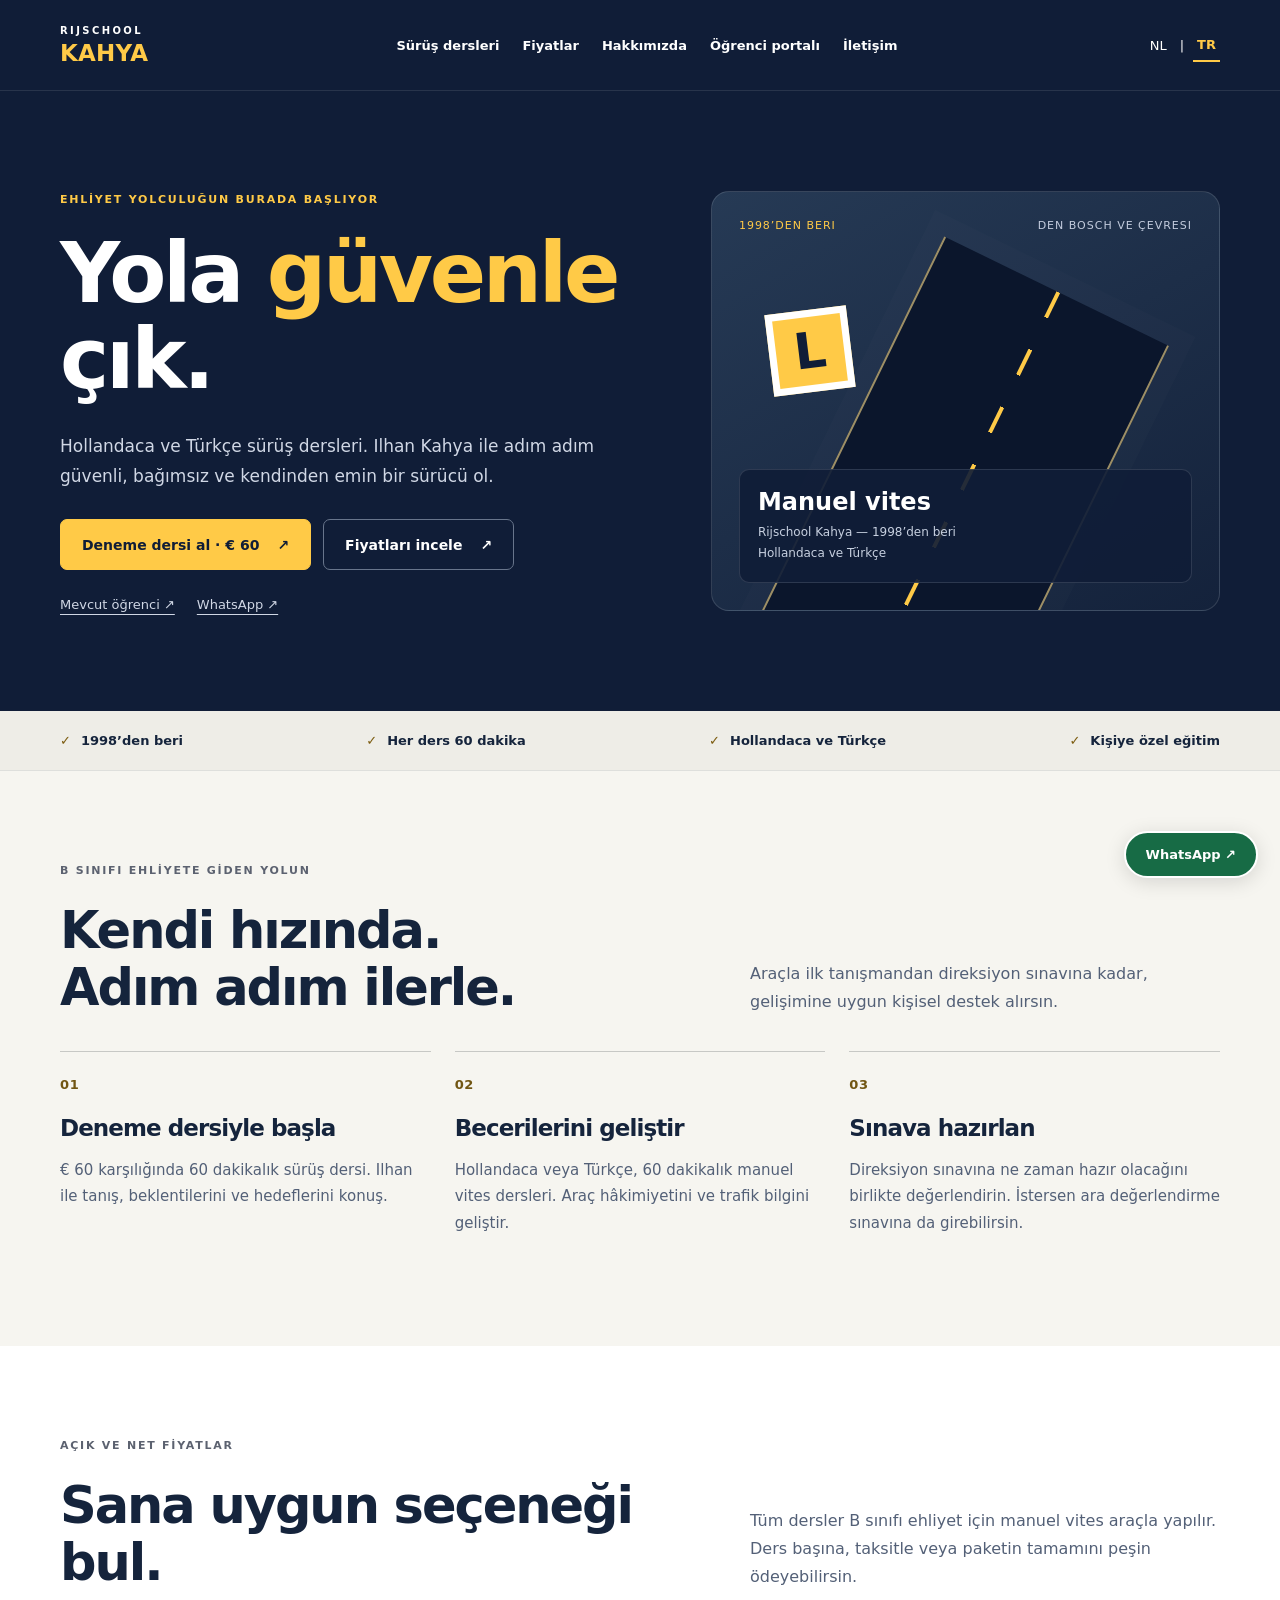
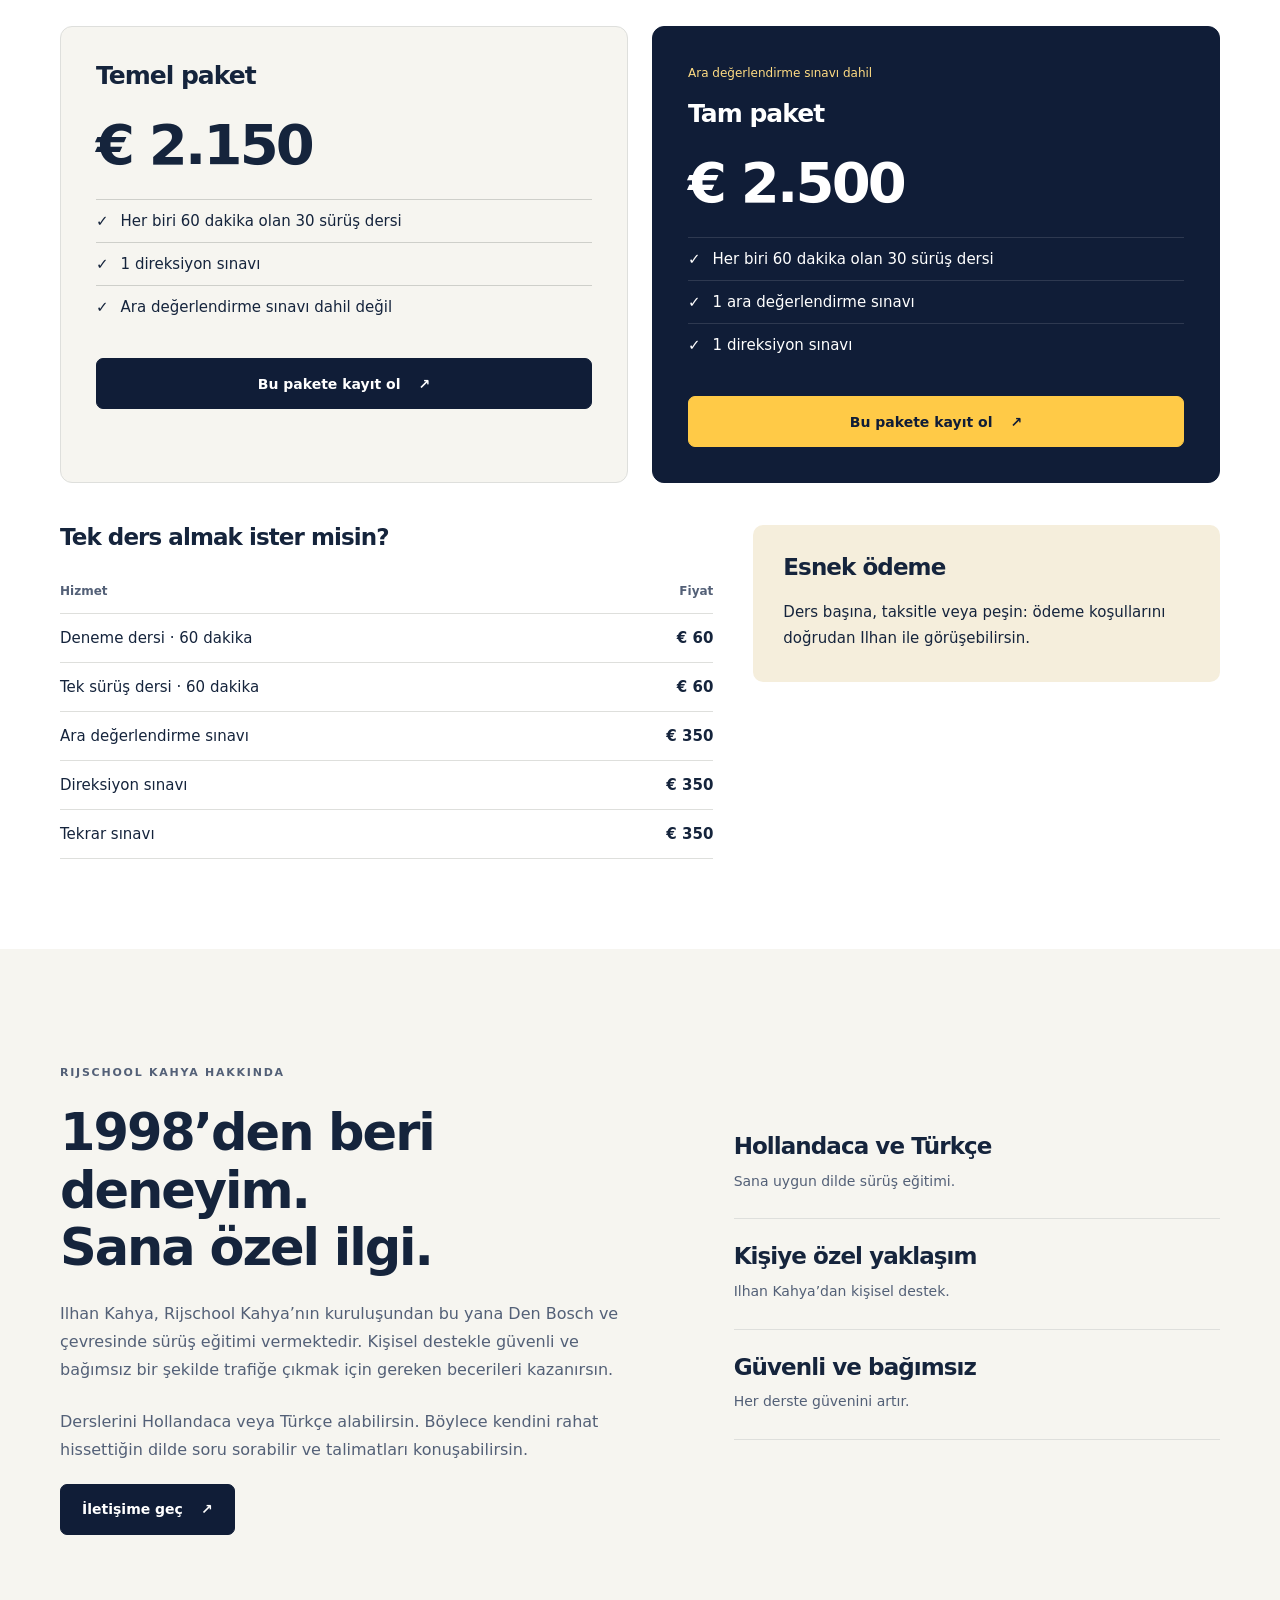
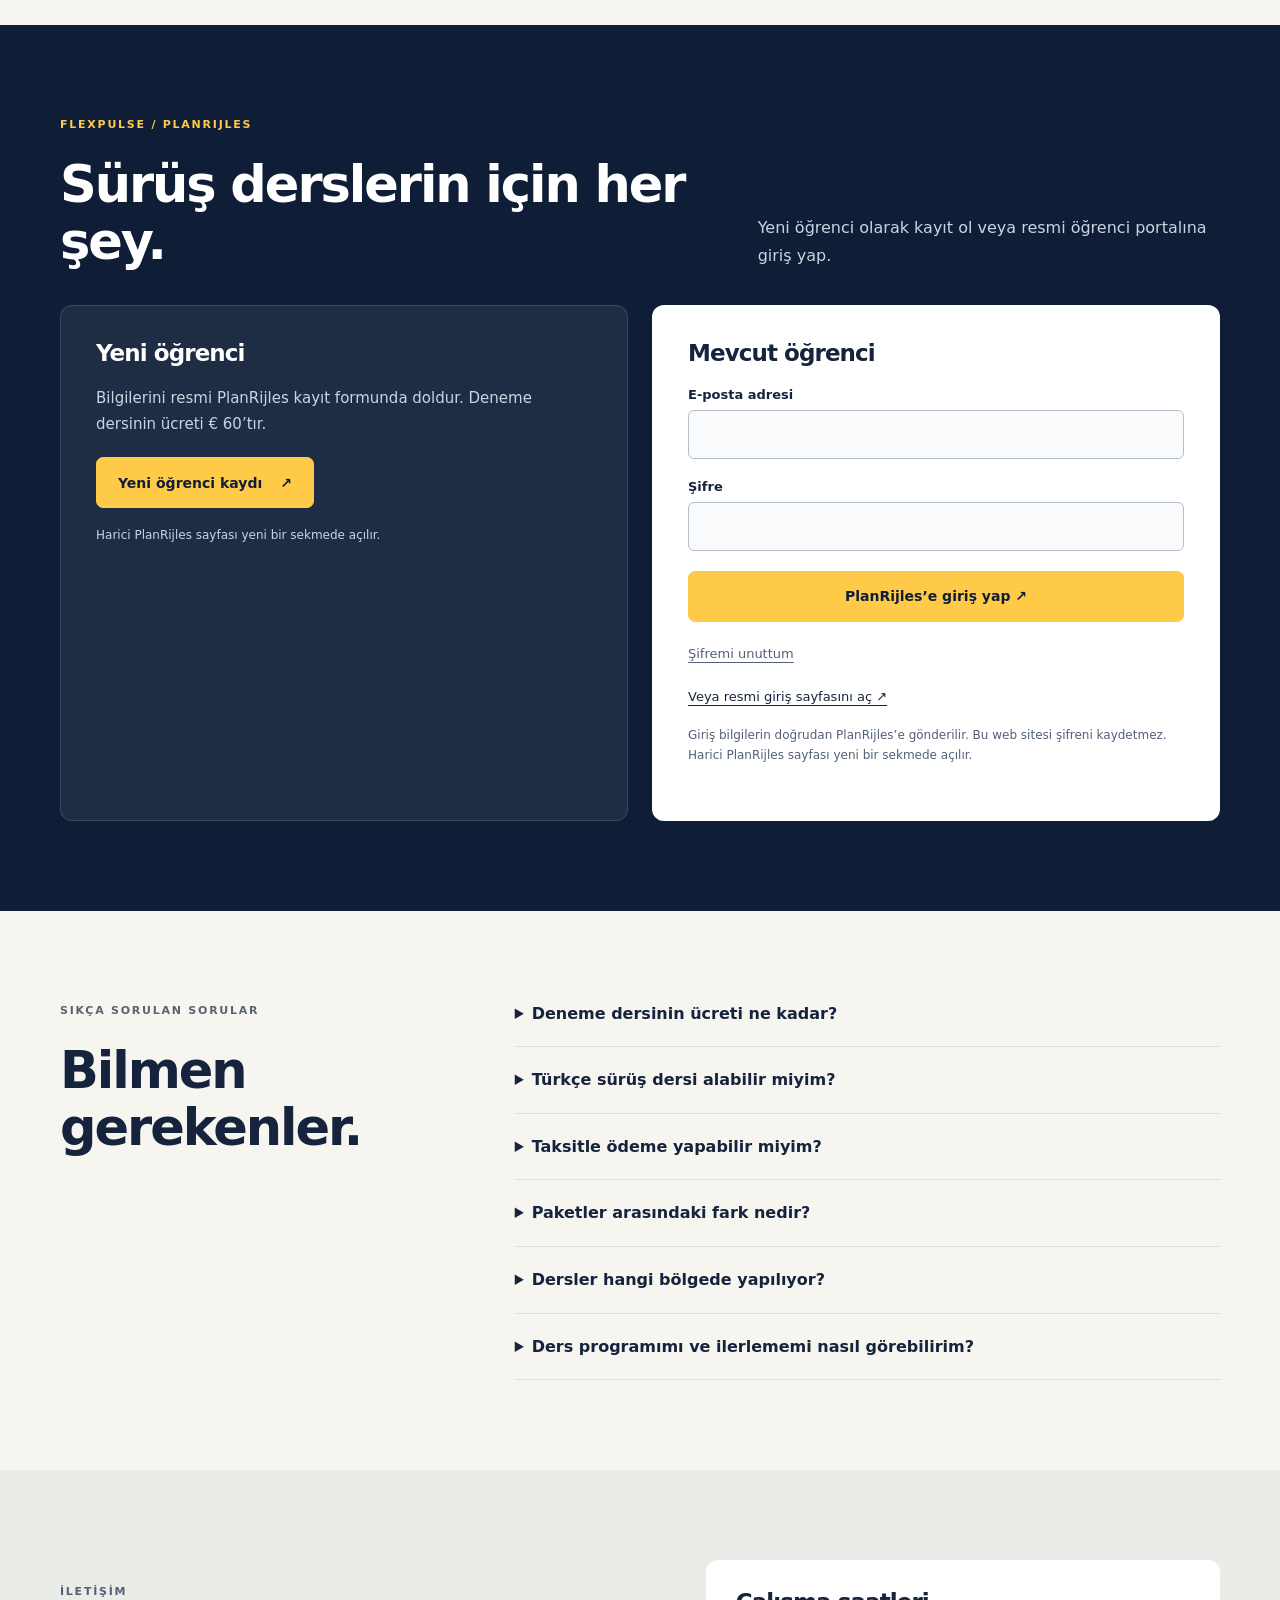
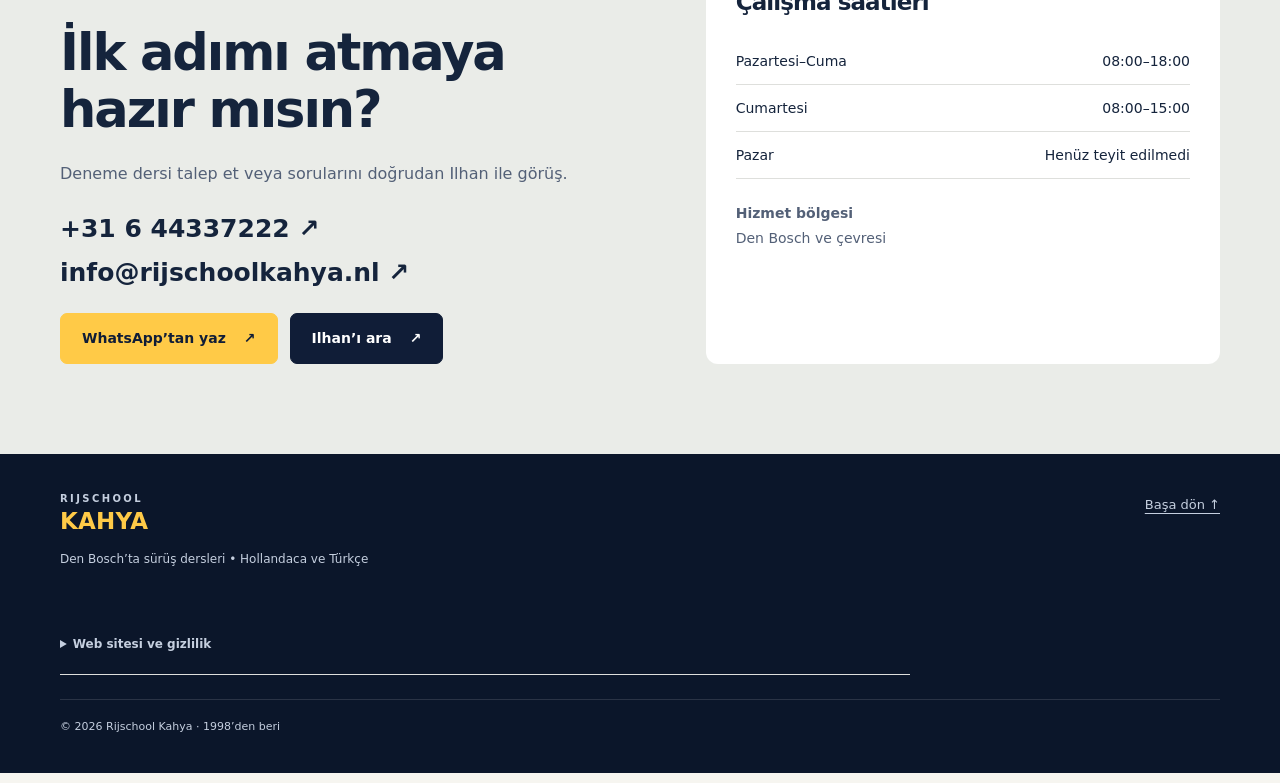
==== tr/index.html @ 67ec3531 "Build bilingual Rijschool Kahya site with PlanRijles portal and Pages metadata" ====
<!doctype html>
<html lang="tr"><head><meta charset="utf-8"><meta name="viewport" content="width=device-width,initial-scale=1"><meta name="theme-color" content="#101d37"><title>Rijschool Kahya | Den Bosch Türkçe sürüş dersleri</title><meta name="description" content="1998’den beri Den Bosch ve çevresinde Hollandaca ve Türkçe manuel vites sürüş dersleri. 60 dakikalık deneme dersi € 60. Paketleri inceleyin ve kayıt olun."><link rel="canonical" href="https://rijschoolkahya.nl/tr/"><link rel="alternate" hreflang="nl" href="https://rijschoolkahya.nl/"><link rel="alternate" hreflang="tr" href="https://rijschoolkahya.nl/tr/"><link rel="alternate" hreflang="x-default" href="https://rijschoolkahya.nl/"><meta property="og:type" content="website"><meta property="og:site_name" content="Rijschool Kahya"><meta property="og:title" content="Rijschool Kahya | Den Bosch Türkçe sürüş dersleri"><meta property="og:description" content="1998’den beri Den Bosch ve çevresinde Hollandaca ve Türkçe manuel vites sürüş dersleri. 60 dakikalık deneme dersi € 60. Paketleri inceleyin ve kayıt olun."><meta property="og:url" content="https://rijschoolkahya.nl/tr/"><meta property="og:locale" content="tr_TR"><link rel="stylesheet" href="../styles.css"><script src="../script.js" defer></script><script type="application/ld+json">{"@context": "https://schema.org", "@type": "Organization", "name": "Rijschool Kahya", "url": "https://rijschoolkahya.nl/", "telephone": "+31644337222", "email": "info@rijschoolkahya.nl", "areaServed": "'s-Hertogenbosch en omgeving"}</script></head><body>
<a class="skip" href="#main">İçeriğe geç</a><header><nav class="wrap nav" aria-label="Sürüş dersleri"><a class="brand" href="./" aria-label="Rijschool Kahya"><small>RIJSCHOOL</small><span>KAHYA</span></a><button class="menu" type="button" aria-label="Menüyü aç" aria-expanded="false" aria-controls="navigation" data-open="Menüyü aç" data-close="Menüyü kapat">☰</button><div class="navlinks" id="navigation"><a href="#rijlessen">Sürüş dersleri</a><a href="#tarieven">Fiyatlar</a><a href="#over">Hakkımızda</a><a href="#leerlingen">Öğrenci portalı</a><a href="#contact">İletişim</a></div><div class="lang" aria-label="Dil seç"><a lang="nl" hreflang="nl" href="../" >NL</a><span aria-hidden="true">|</span><a lang="tr" hreflang="tr" href="./" aria-current="page">TR</a></div></nav></header>
<main id="main"><div class="hero"><div class="wrap hero-grid"><div><p class="eyebrow">Ehliyet yolculuğun burada başlıyor</p><h1>Yola <em>güvenle</em><br>çık.</h1><p class="intro">Hollandaca ve Türkçe sürüş dersleri. Ilhan Kahya ile adım adım güvenli, bağımsız ve kendinden emin bir sürücü ol.</p><div class="actions"><a class="btn " href="https://www.planrijles.nl/extern/aanmeldformulier?rijschoolcode=kahya&amp;velden=c3QsaCxwbyxwbCxlY2MsZ2QsZ3MsYw==" target="_blank" rel="noopener noreferrer">Deneme dersi al · € 60<span aria-hidden="true">↗</span></a><a class="btn outline" href="#tarieven">Fiyatları incele<span aria-hidden="true">↗</span></a></div><div class="hero-links"><a href="#leerlingen">Mevcut öğrenci ↗</a><a href="https://wa.me/31644337222" target="_blank" rel="noopener noreferrer">WhatsApp ↗</a></div></div><div class="hero-art" aria-hidden="true"><div class="road"></div><div class="art-top"><span>1998’DEN BERI</span><span>DEN BOSCH VE ÇEVRESI</span></div><div class="art-badge">L</div><div class="art-bottom"><strong>Manuel vites</strong><p>Rijschool Kahya — 1998’den beri<br>Hollandaca ve Türkçe</p></div></div></div></div><div class="trust"><div class="wrap"><span>1998’den beri</span><span>Her ders 60 dakika</span><span>Hollandaca ve Türkçe</span><span>Kişiye özel eğitim</span></div></div>
<section id="rijlessen"><div class="wrap"><div class="section-top"><div><p class="eyebrow">B SINIFI EHLİYETE GİDEN YOLUN</p><h2>Kendi hızında.<br>Adım adım ilerle.</h2></div><p>Araçla ilk tanışmandan direksiyon sınavına kadar, gelişimine uygun kişisel destek alırsın.</p></div><div class="steps"><article class="step"><span class="number">01</span><h3>Deneme dersiyle başla</h3><p>€ 60 karşılığında 60 dakikalık sürüş dersi. Ilhan ile tanış, beklentilerini ve hedeflerini konuş.</p></article><article class="step"><span class="number">02</span><h3>Becerilerini geliştir</h3><p>Hollandaca veya Türkçe, 60 dakikalık manuel vites dersleri. Araç hâkimiyetini ve trafik bilgini geliştir.</p></article><article class="step"><span class="number">03</span><h3>Sınava hazırlan</h3><p>Direksiyon sınavına ne zaman hazır olacağını birlikte değerlendirin. İstersen ara değerlendirme sınavına da girebilirsin.</p></article></div></div></section>
<section id="tarieven" class="white"><div class="wrap"><div class="section-top"><div><p class="eyebrow">AÇIK VE NET FİYATLAR</p><h2>Sana uygun seçeneği bul.</h2></div><p>Tüm dersler B sınıfı ehliyet için manuel vites araçla yapılır. Ders başına, taksitle veya paketin tamamını peşin ödeyebilirsin.</p></div><div class="packages"><article class="package"><h3>Temel paket</h3><div class="amount">€ 2.150</div><ul><li>Her biri 60 dakika olan 30 sürüş dersi</li><li>1 direksiyon sınavı</li><li>Ara değerlendirme sınavı dahil değil</li></ul><a class="btn dark" href="https://www.planrijles.nl/extern/aanmeldformulier?rijschoolcode=kahya&amp;velden=c3QsaCxwbyxwbCxlY2MsZ2QsZ3MsYw==" target="_blank" rel="noopener noreferrer">Bu pakete kayıt ol<span aria-hidden="true">↗</span></a></article><article class="package featured"><span class="tag">Ara değerlendirme sınavı dahil</span><h3>Tam paket</h3><div class="amount">€ 2.500</div><ul><li>Her biri 60 dakika olan 30 sürüş dersi</li><li>1 ara değerlendirme sınavı</li><li>1 direksiyon sınavı</li></ul><a class="btn " href="https://www.planrijles.nl/extern/aanmeldformulier?rijschoolcode=kahya&amp;velden=c3QsaCxwbyxwbCxlY2MsZ2QsZ3MsYw==" target="_blank" rel="noopener noreferrer">Bu pakete kayıt ol<span aria-hidden="true">↗</span></a></article></div><div class="rates"><div><h3>Tek ders almak ister misin?</h3><table><thead><tr><th scope="col">Hizmet</th><th scope="col">Fiyat</th></tr></thead><tbody><tr><td>Deneme dersi · 60 dakika</td><td>€ 60</td></tr><tr><td>Tek sürüş dersi · 60 dakika</td><td>€ 60</td></tr><tr><td>Ara değerlendirme sınavı</td><td>€ 350</td></tr><tr><td>Direksiyon sınavı</td><td>€ 350</td></tr><tr><td>Tekrar sınavı</td><td>€ 350</td></tr></tbody></table></div><aside class="payment"><h3>Esnek ödeme</h3><p>Ders başına, taksitle veya peşin: ödeme koşullarını doğrudan Ilhan ile görüşebilirsin.</p></aside></div></div></section>
<section id="over"><div class="wrap about-grid"><div><p class="eyebrow">RIJSCHOOL KAHYA HAKKINDA</p><h2>1998’den beri deneyim.<br>Sana özel ilgi.</h2><p>Ilhan Kahya, Rijschool Kahya’nın kuruluşundan bu yana Den Bosch ve çevresinde sürüş eğitimi vermektedir. Kişisel destekle güvenli ve bağımsız bir şekilde trafiğe çıkmak için gereken becerileri kazanırsın.</p><p>Derslerini Hollandaca veya Türkçe alabilirsin. Böylece kendini rahat hissettiğin dilde soru sorabilir ve talimatları konuşabilirsin.</p><a class="btn dark" href="#contact">İletişime geç<span aria-hidden="true">↗</span></a></div><div class="features"><div class="feature"><h3>Hollandaca ve Türkçe</h3><p>Sana uygun dilde sürüş eğitimi.</p></div><div class="feature"><h3>Kişiye özel yaklaşım</h3><p>Ilhan Kahya’dan kişisel destek.</p></div><div class="feature"><h3>Güvenli ve bağımsız</h3><p>Her derste güvenini artır.</p></div></div></div></section>
<section id="leerlingen" class="portal"><div class="wrap"><div class="section-top"><div><p class="eyebrow">FLEXPULSE / PLANRIJLES</p><h2>Sürüş derslerin için her şey.</h2></div><p>Yeni öğrenci olarak kayıt ol veya resmi öğrenci portalına giriş yap.</p></div><div class="portal-grid"><article class="portal-card"><h3>Yeni öğrenci</h3><p>Bilgilerini resmi PlanRijles kayıt formunda doldur. Deneme dersinin ücreti € 60’tır.</p><a class="btn " href="https://www.planrijles.nl/extern/aanmeldformulier?rijschoolcode=kahya&amp;velden=c3QsaCxwbyxwbCxlY2MsZ2QsZ3MsYw==" target="_blank" rel="noopener noreferrer">Yeni öğrenci kaydı<span aria-hidden="true">↗</span></a><p class="small">Harici PlanRijles sayfası yeni bir sekmede açılır.</p></article><article class="portal-card login"><h3>Mevcut öğrenci</h3><form id="loginForm" name="loginForm" method="post" action="https://planrijles.nl/scripts/login" target="_blank" rel="noopener noreferrer"><input name="rijschool" type="hidden" value="kahya"><label for="email">E-posta adresi</label><input id="email" name="email" type="email" required autocomplete="username"><label for="wachtwoord">Şifre</label><input id="wachtwoord" name="wachtwoord" type="password" required autocomplete="current-password"><button class="btn" name="login" type="submit">PlanRijles’e giriş yap ↗</button></form><p><a class="text-link" href="https://planrijles.nl/wachtwoordvergeten?rijschool=kahya" target="_blank" rel="noopener noreferrer">Şifremi unuttum</a></p><a class="text-link" href="https://planrijles.nl/login.php?rijschool=kahya" target="_blank" rel="noopener noreferrer">Veya resmi giriş sayfasını aç ↗</a><p class="small">Giriş bilgilerin doğrudan PlanRijles’e gönderilir. Bu web sitesi şifreni kaydetmez. Harici PlanRijles sayfası yeni bir sekmede açılır.</p></article></div></div></section>
<section id="faq"><div class="wrap faq-grid"><div><p class="eyebrow">SIKÇA SORULAN SORULAR</p><h2>Bilmen gerekenler.</h2></div><div><details><summary>Deneme dersinin ücreti ne kadar?</summary><p>Deneme dersi € 60’tır ve 60 dakika sürer. Ders manuel vites araçla yapılır.</p></details><details><summary>Türkçe sürüş dersi alabilir miyim?</summary><p>Evet. Ilhan Kahya hem Hollandaca hem Türkçe sürüş eğitimi verir.</p></details><details><summary>Taksitle ödeme yapabilir miyim?</summary><p>Evet. Ders başına, taksitle veya peşin ödeme yapabilirsin. Ödeme koşullarını Ilhan ile görüşebilirsin.</p></details><details><summary>Paketler arasındaki fark nedir?</summary><p>Her iki pakette de 60 dakikalık 30 ders ve 1 direksiyon sınavı vardır. € 2.500’lük tam pakette ayrıca 1 ara değerlendirme sınavı bulunur; € 2.150’lük temel pakette bulunmaz.</p></details><details><summary>Dersler hangi bölgede yapılıyor?</summary><p>Rijschool Kahya, Den Bosch ('s-Hertogenbosch) ve çevresinde eğitim verir. Alınacağın konumu doğrudan Ilhan ile görüşebilirsin.</p></details><details><summary>Ders programımı ve ilerlememi nasıl görebilirim?</summary><p>Mevcut öğrenci hesabınla Flexpulse / PlanRijles öğrenci portalına giriş yapabilirsin.</p></details></div></div></section>
<section id="contact" class="contact"><div class="wrap contact-grid"><div><p class="eyebrow">İLETİŞİM</p><h2>İlk adımı atmaya hazır mısın?</h2><p>Deneme dersi talep et veya sorularını doğrudan Ilhan ile görüş.</p><div class="contact-links"><a href="tel:+31644337222">+31 6 44337222 ↗</a><a href="mailto:info@rijschoolkahya.nl">info@rijschoolkahya.nl ↗</a></div><div class="actions"><a class="btn " href="https://wa.me/31644337222" target="_blank" rel="noopener noreferrer">WhatsApp’tan yaz<span aria-hidden="true">↗</span></a><a class="btn dark" href="tel:+31644337222">Ilhan’ı ara<span aria-hidden="true">↗</span></a></div></div><aside class="hours"><h3>Çalışma saatleri</h3><dl><div><dt>Pazartesi–Cuma</dt><dd>08:00–18:00</dd></div><div><dt>Cumartesi</dt><dd>08:00–15:00</dd></div><div><dt>Pazar</dt><dd>Henüz teyit edilmedi</dd></div></dl><p><strong>Hizmet bölgesi</strong><br>Den Bosch ve çevresi</p></aside></div></section></main>
<footer><div class="wrap"><div class="footer-grid"><div><a class="brand" href="#main"><small>RIJSCHOOL</small><span>KAHYA</span></a><p>Den Bosch’ta sürüş dersleri • Hollandaca ve Türkçe</p></div><a class="text-link" href="#main">Başa dön ↑</a></div><details class="privacy"><summary>Web sitesi ve gizlilik</summary><p>Bu web sitesinde izleme çerezleri, analiz araçları veya reklam pikselleri kullanılmaz. Kayıt ve giriş işlemleri harici PlanRijles hizmetinde yapılır; WhatsApp bağlantısı da harici bir hizmeti açar. Bilgilerini girmeden önce ilgili hizmetin gizlilik bilgilerini incele. Sürücü kursundaki kişisel bilgilerin hakkında soruların için info@rijschoolkahya.nl adresine yazabilirsin.</p></details><div class="copyright">© 2026 Rijschool Kahya · 1998’den beri</div></div></footer><a class="wa" href="https://wa.me/31644337222" target="_blank" rel="noopener noreferrer" aria-label="WhatsApp’tan yaz">WhatsApp ↗</a></body></html>
---- styles.css ----
:root{--navy:#101d37;--ink:#15243c;--gold:#ffca47;--paper:#f6f5f0;--muted:#536077;--line:#dedfdc;font-family:Inter,system-ui,-apple-system,"Segoe UI",sans-serif;color:var(--ink);background:var(--paper);font-synthesis:none}*{box-sizing:border-box}html{scroll-behavior:smooth;scroll-padding-top:100px}body{margin:0}a{color:inherit;text-decoration:none}button,input{font:inherit}button,a,input,summary{-webkit-tap-highlight-color:transparent}a:focus-visible,button:focus-visible,input:focus-visible,summary:focus-visible{outline:3px solid #b37b00;outline-offset:5px}p{line-height:1.75;margin:0 0 20px}h1,h2,h3{line-height:1.12;letter-spacing:-.04em;margin:0}h2{font-size:clamp(32px,4vw,51px);font-weight:800}h3{font-size:23px}.wrap{width:min(1160px,calc(100% - 48px));margin:auto}.skip{position:fixed;top:-100px;z-index:20;background:white;padding:15px}.skip:focus{top:10px}header{position:sticky;top:0;z-index:10;background:var(--navy);color:white;border-bottom:1px solid #ffffff1a}.nav{display:flex;align-items:center;justify-content:space-between;min-height:90px;gap:24px}.brand{font-size:23px;font-weight:900;letter-spacing:.01em;line-height:1;display:block}.brand small{display:block;font-size:10px;letter-spacing:.24em;margin-bottom:6px}.brand span{color:var(--gold)}.navlinks{display:flex;align-items:center;gap:23px;font-size:13px;font-weight:650}.navlinks a:hover{color:var(--gold)}.lang{display:flex;align-items:center;gap:9px;font-size:13px;white-space:nowrap}.lang a{padding:8px 4px}.lang [aria-current]{color:var(--gold);font-weight:900;border-bottom:2px solid var(--gold)}.menu{display:none}.hero{background:var(--navy);color:white;overflow:hidden}.hero-grid{display:grid;grid-template-columns:1.2fr 1fr;gap:40px;align-items:center;min-height:620px;padding-block:75px}.eyebrow{font-size:11px;font-weight:800;letter-spacing:.16em;text-transform:uppercase;color:#5c6270;margin:0 0 22px}.hero .eyebrow{color:var(--gold)}h1{font-size:clamp(56px,6.5vw,88px);max-width:750px;line-height:1.04;font-weight:850}em{font-style:normal;color:var(--gold)}.intro{color:#d0d7e5;max-width:540px;font-size:17px;margin:28px 0}.actions{display:flex;gap:12px;flex-wrap:wrap}.btn{padding:16px 21px;background:var(--gold);color:var(--navy);border:1px solid var(--gold);border-radius:7px;display:inline-flex;align-items:center;justify-content:center;gap:18px;font-size:14px;font-weight:800;cursor:pointer;min-height:51px}.btn:hover{background:#ffda7b}.btn.outline{background:transparent;border-color:#68758b;color:white}.btn.outline:hover{background:#ffffff12}.btn.dark{background:var(--navy);border-color:var(--navy);color:white}.hero-links{display:flex;gap:22px;margin-top:27px;font-size:13px;color:#d0d7e5;text-decoration:underline;text-underline-offset:5px}.hero-art{position:relative;min-height:420px;border:1px solid #ffffff21;border-radius:18px;background:linear-gradient(150deg,#263a55,#14223b);overflow:hidden;padding:27px;display:flex;flex-direction:column;justify-content:space-between}.art-top{display:flex;justify-content:space-between;font-size:11px;letter-spacing:.09em;color:#c2cbdd}.art-top span:first-child{color:var(--gold)}.road{position:absolute;top:74px;left:110px;width:250px;height:500px;background:#0b162c;transform:rotate(26deg);border-inline:2px solid #ffe08c99;box-shadow:0 0 0 20px #ffffff03}.road:after{content:"";position:absolute;left:50%;top:0;height:100%;width:4px;background:repeating-linear-gradient(to bottom,#ffca47 0 28px,transparent 28px 64px)}.art-badge{position:relative;align-self:flex-start;background:var(--gold);color:var(--navy);width:82px;height:82px;display:grid;place-items:center;font-size:50px;font-weight:900;border:7px solid white;transform:rotate(-7deg);margin-left:30px}.art-bottom{position:relative;background:#101d37e8;border:1px solid #ffffff20;border-radius:10px;padding:18px;color:white}.art-bottom strong{font-size:24px}.art-bottom p{font-size:12px;color:#c7d0e0;margin:6px 0 0}.trust{border-bottom:1px solid var(--line);background:#eeede7}.trust .wrap{display:flex;justify-content:space-between;gap:18px;padding-block:22px;font-size:13px;font-weight:700}.trust span:before{content:"✓";color:#7c5c10;margin-right:10px}section{padding-block:90px;scroll-margin-top:15px}.section-top{display:flex;justify-content:space-between;align-items:flex-end;gap:45px;margin-bottom:35px}.section-top>p{max-width:470px;color:var(--muted);margin:0}.steps{display:grid;grid-template-columns:repeat(3,1fr);gap:24px}.step{border-top:1px solid #c7c8c5;padding-top:25px}.number{color:#715613;letter-spacing:.05em;font-size:13px;font-weight:800;display:block;margin-bottom:24px}.step p{color:var(--muted);font-size:15px;margin-top:15px}.white{background:white}.packages{display:grid;grid-template-columns:1fr 1fr;gap:24px}.package{border:1px solid var(--line);border-radius:12px;padding:35px;position:relative;background:var(--paper)}.package.featured{background:var(--navy);color:white;border-color:var(--navy)}.package .tag{display:inline-block;color:#ffdc83;font-size:12px;margin-bottom:20px}.package h3{font-size:25px}.amount{font-size:56px;letter-spacing:-.05em;font-weight:850;margin-block:22px}.package ul{list-style:none;padding:0;margin:0 0 30px}.package li{padding-block:12px;border-top:1px solid #cecfca;font-size:15px}.package li:before{content:"✓";margin-right:12px}.featured li{border-color:#ffffff20}.package .btn{width:100%}.rates{display:grid;grid-template-columns:1.4fr 1fr;gap:40px;margin-top:42px}.rates h3{margin-bottom:18px}table{width:100%;border-collapse:collapse;text-align:left;font-size:15px}th{font-size:12px;color:var(--muted)}th,td{padding:15px 0;border-bottom:1px solid var(--line)}th:last-child,td:last-child{text-align:right;font-weight:700}.payment{padding:30px;background:#f5eedc;border-radius:10px;height:fit-content}.payment p{font-size:15px;margin:15px 0 0}.about-grid{display:grid;grid-template-columns:1.2fr 1fr;gap:90px}.about-grid p{color:var(--muted);margin-top:24px}.features{display:flex;flex-direction:column;justify-content:center}.feature{padding:25px 0;border-bottom:1px solid var(--line)}.feature:first-child{padding-top:0}.feature p{margin:9px 0 0;font-size:14px}.portal{background:var(--navy);color:white}.portal .eyebrow{color:var(--gold)}.portal .section-top>p{color:#ccd4e1}.portal-grid{display:grid;grid-template-columns:1fr 1fr;gap:24px}.portal-card{background:#1e2c44;border:1px solid #ffffff20;border-radius:12px;padding:35px}.portal-card p{color:#ccd4e1;font-size:15px;margin-top:18px}.portal-card.login{background:white;color:var(--ink)}.login p{color:var(--muted)}label{display:block;font-size:13px;font-weight:700;margin-top:20px}input{display:block;width:100%;padding:14px;margin:8px 0 0;border:1px solid #b6beca;border-radius:6px;background:#fafbfd;font-size:16px;color:var(--ink)}form .btn{width:100%;margin-top:20px}.small{font-size:12px!important;line-height:1.6}.text-link{display:inline-block;text-decoration:underline;text-underline-offset:4px;font-size:13px;line-height:1.7}.faq-grid{display:grid;grid-template-columns:.7fr 1.3fr;gap:75px}details{border-bottom:1px solid var(--line);padding:20px 0}details:first-child{padding-top:0}summary{cursor:pointer;font-weight:700;line-height:1.6}details p{font-size:15px;color:var(--muted);margin:14px 0 0}.contact{background:#eaece8}.contact-grid{display:grid;grid-template-columns:1.1fr 1fr;gap:80px}.contact p{color:var(--muted);margin-top:22px}.contact-links{display:flex;flex-direction:column;gap:15px;margin-block:26px}.contact-links a{font-size:clamp(16px,2vw,25px);font-weight:750;overflow-wrap:anywhere}.hours{background:white;padding:30px;border-radius:12px}.hours dl{margin:22px 0}.hours dl>div{display:flex;justify-content:space-between;gap:20px;border-bottom:1px solid var(--line);padding:15px 0;font-size:14px}.hours dd{margin:0;text-align:right}.hours p{font-size:14px;margin-bottom:0}footer{background:#0b162a;color:#c5cfdf;padding-block:40px}.footer-grid{display:flex;justify-content:space-between;gap:40px}.footer-grid p{font-size:12px;margin-top:16px}.privacy{margin-top:25px;max-width:850px}.privacy summary{font-size:12px}.privacy p{color:#c5cfdf;font-size:12px}.copyright{font-size:11px;margin-top:24px;padding-top:20px;border-top:1px solid #ffffff20}.wa{position:fixed;bottom:22px;right:22px;background:#176b45;color:white;box-shadow:0 4px 20px #0002;border-radius:40px;padding:14px 20px;font-size:13px;font-weight:800;z-index:8;border:2px solid white}body{padding-bottom:10px}@media(max-width:1050px){.navlinks{gap:13px;font-size:12px}.hero-grid{gap:25px}.about-grid{gap:45px}.contact-grid{gap:40px}}@media(max-width:850px){.nav{flex-wrap:wrap;min-height:78px;gap:15px;padding-block:16px}.menu{display:block;background:transparent;border:1px solid #798599;color:white;border-radius:5px;padding:8px 12px;font-size:13px;margin-left:auto}.navlinks{width:100%;display:flex;flex-direction:column;align-items:stretch;gap:0;padding-bottom:10px}.navlinks a{padding:13px;font-size:15px;border-top:1px solid #ffffff20}.js .navlinks{display:none}.js .navlinks.open{display:flex}.hero-grid{grid-template-columns:1fr;padding-block:50px;min-height:0}.hero-art{min-height:280px;max-width:650px}.road{left:45%;top:-70px}.art-badge{margin-left:0}.section-top{display:block}.section-top>p{margin-top:22px;max-width:650px}.about-grid,.contact-grid,.faq-grid{grid-template-columns:1fr;gap:35px}.trust .wrap{flex-wrap:wrap;justify-content:flex-start;column-gap:30px}.steps{gap:20px}.rates{gap:25px}.portal-card,.package{padding:25px}.footer-grid{gap:20px}}@media(max-width:580px){.wrap{width:calc(100% - 36px)}h1{font-size:57px}.hero-grid{padding-block:42px}section{padding-block:58px}.hero-art{min-height:270px}.hero-links{gap:18px;font-size:12px}.trust .wrap{display:grid;grid-template-columns:1fr;gap:12px;padding-block:18px}.steps,.packages,.rates,.portal-grid{grid-template-columns:1fr}.step{padding-top:20px}.number{margin-bottom:14px}.amount{font-size:51px}.section-top{margin-bottom:28px}.btn{font-size:13px;padding:15px 18px}.actions .btn{width:100%}.contact-links a{font-size:19px}.footer-grid{flex-direction:column}.wa{bottom:12px;right:12px;padding:12px 16px}.copyright{padding-bottom:50px}.brand{font-size:22px}.lang{gap:7px}.nav{gap:12px}}@media(prefers-reduced-motion:reduce){html{scroll-behavior:auto}}
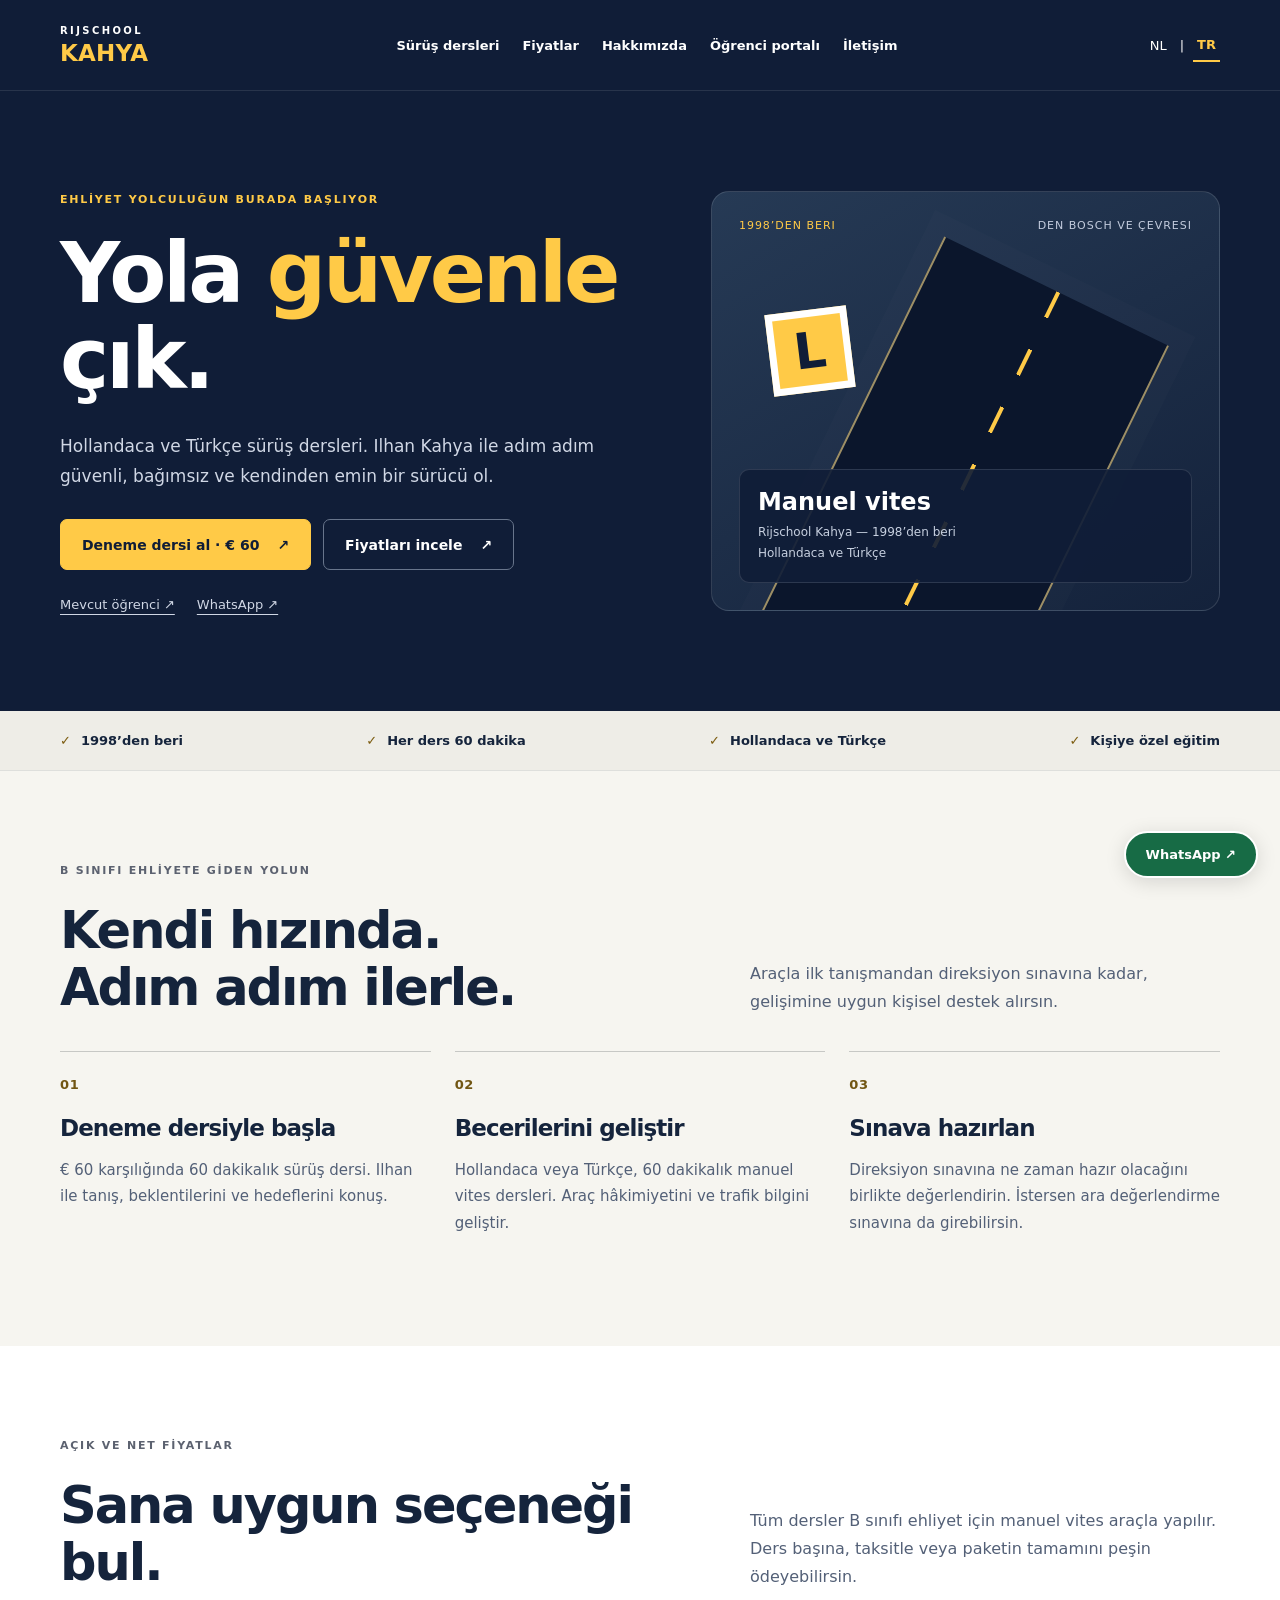
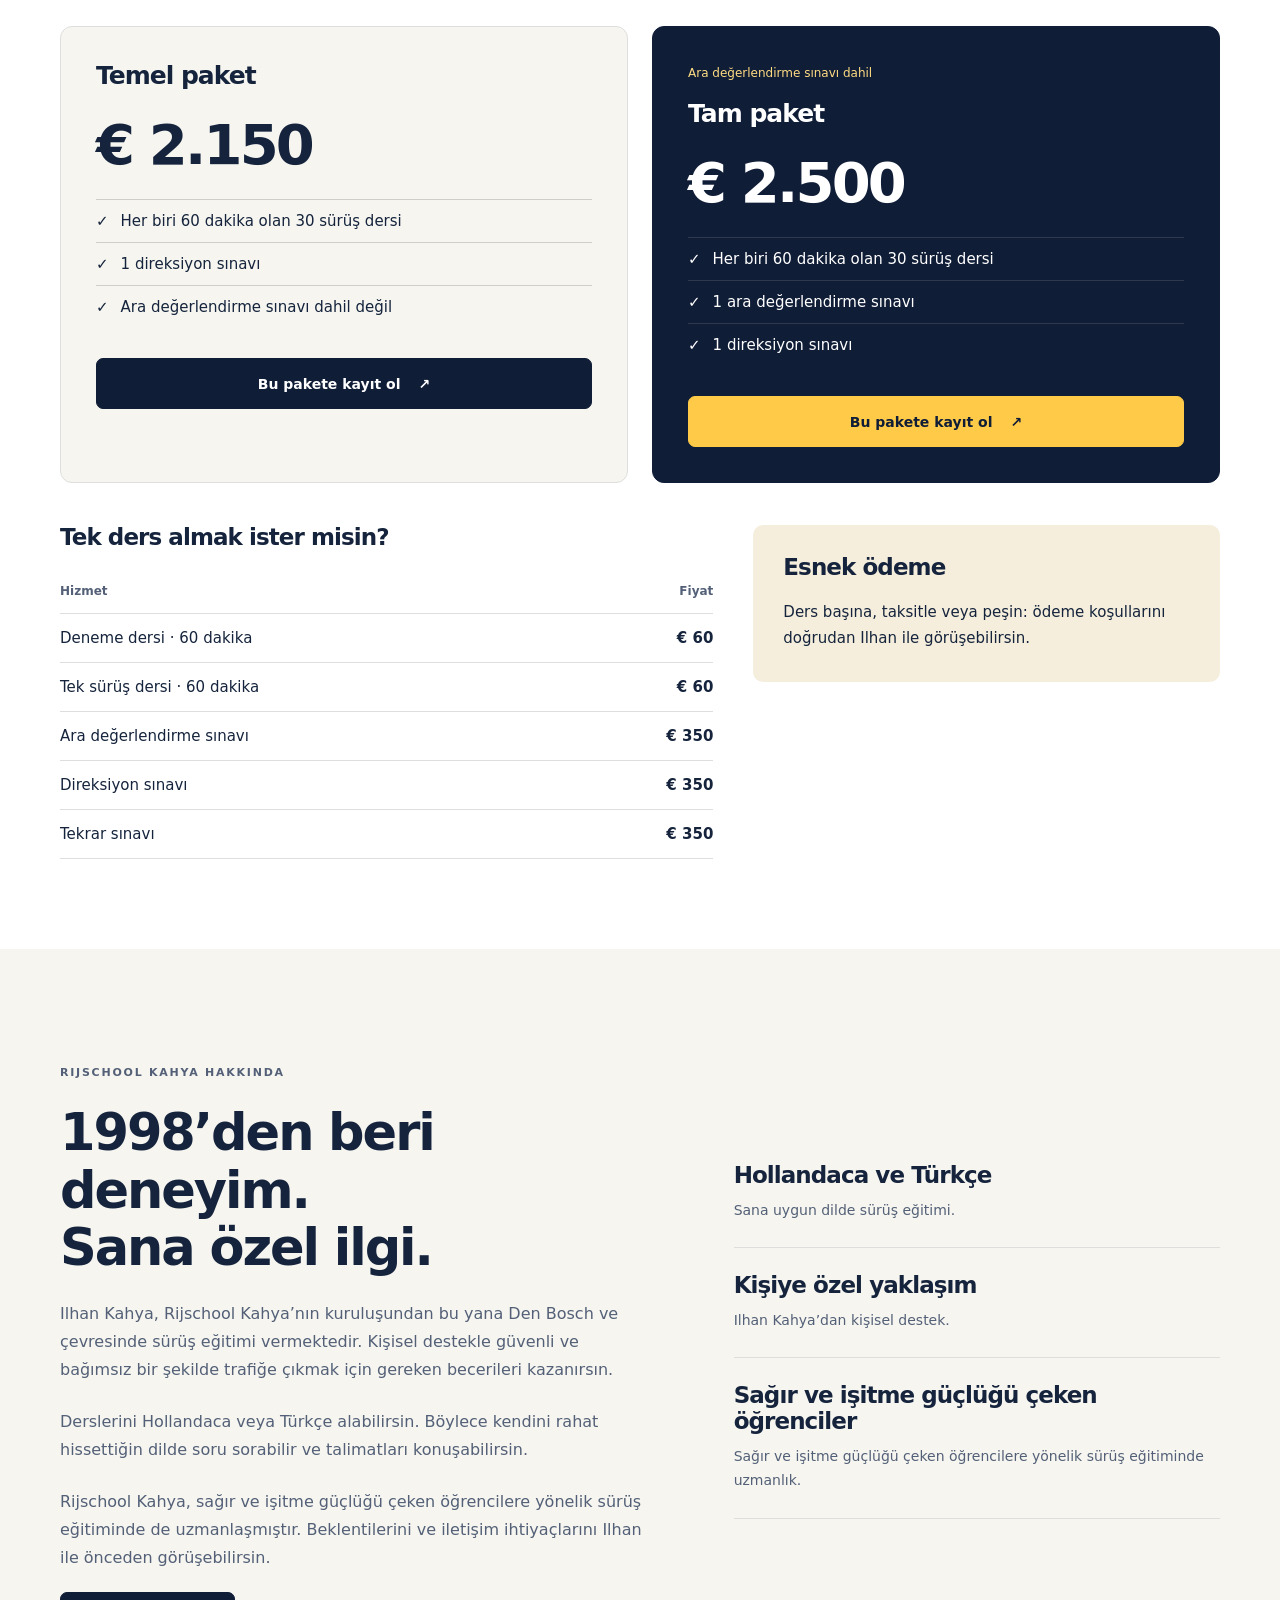
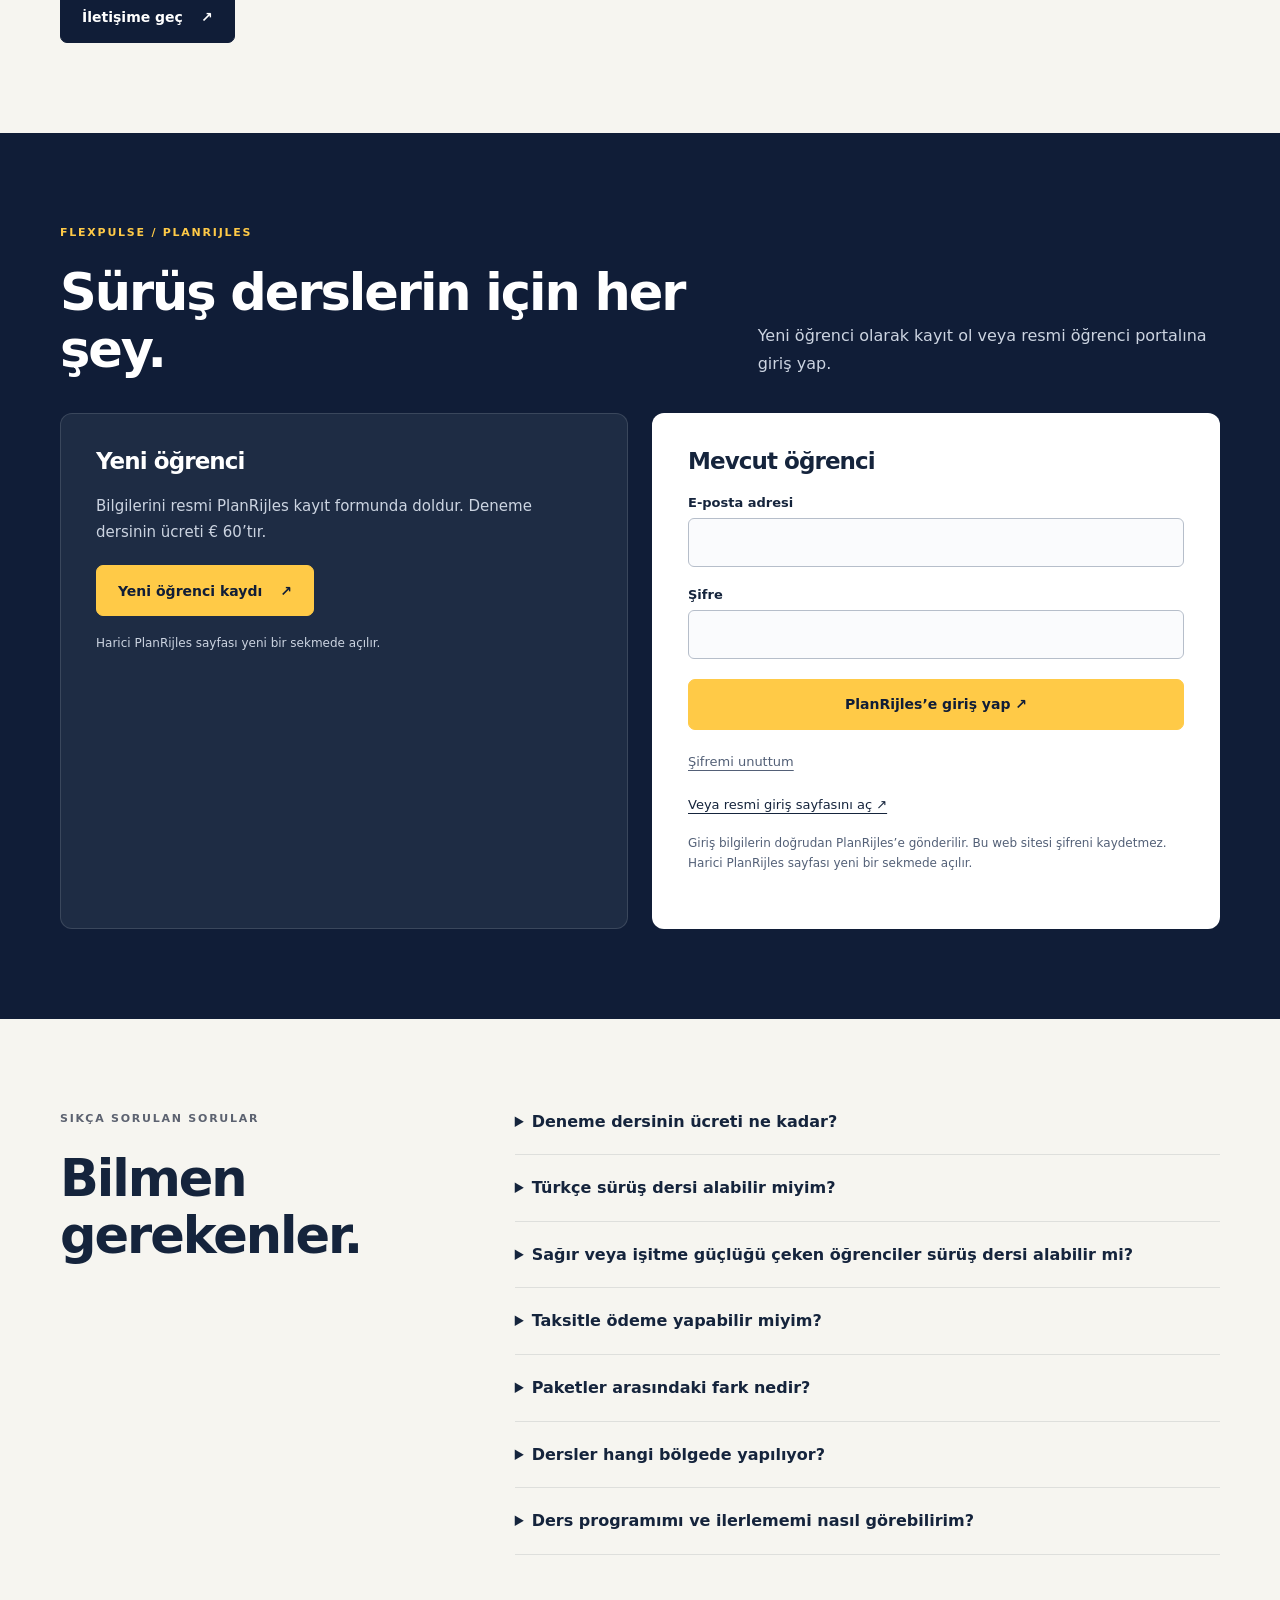
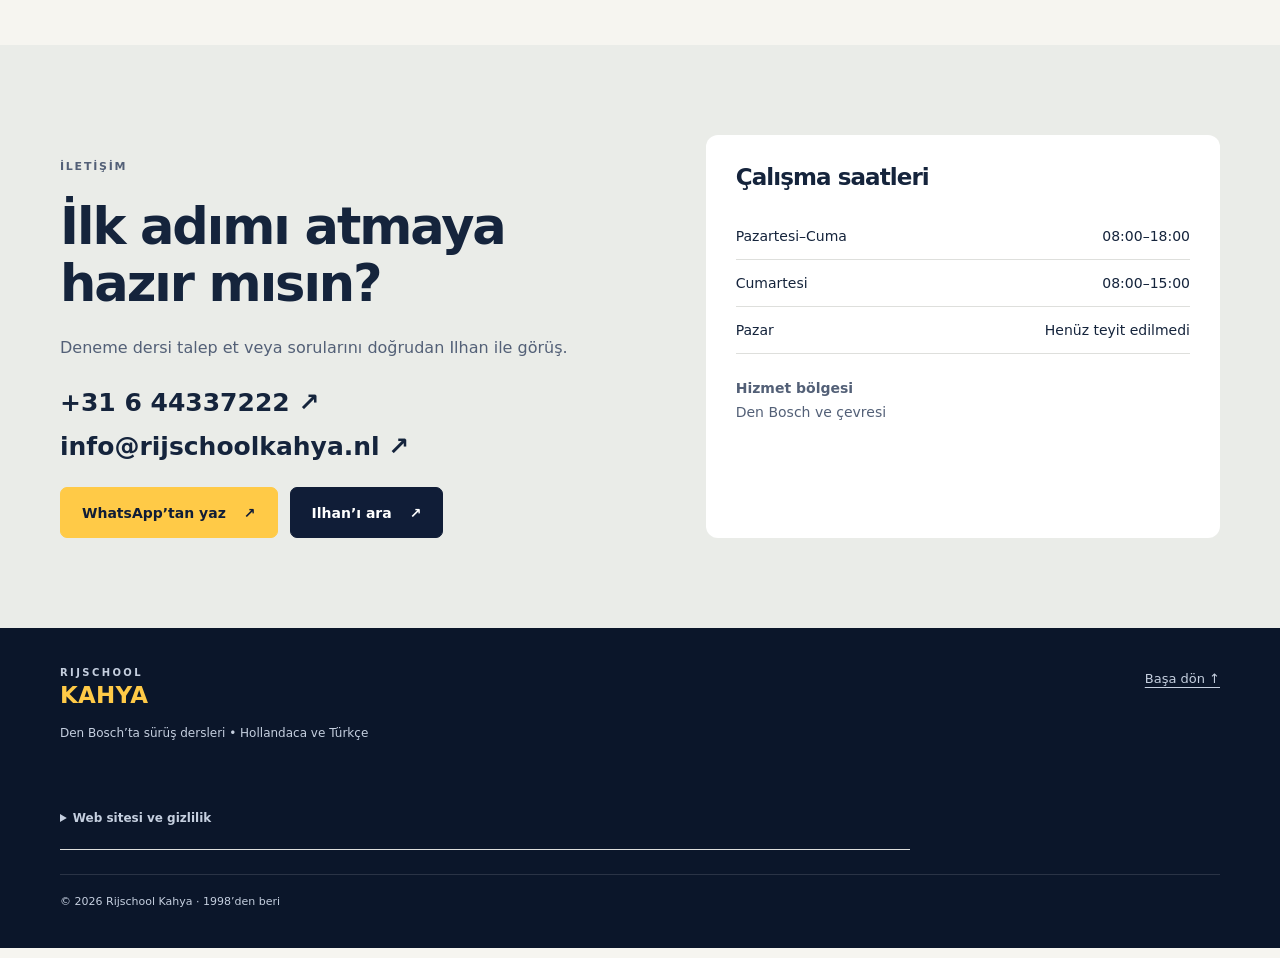
==== commit efdb69ae: "Add deaf and hard-of-hearing driving tuition specialty in Dutch and Turkish" ====
--- a/tr/index.html
+++ b/tr/index.html
@@ -4,8 +4,8 @@
 <main id="main"><div class="hero"><div class="wrap hero-grid"><div><p class="eyebrow">Ehliyet yolculuğun burada başlıyor</p><h1>Yola <em>güvenle</em><br>çık.</h1><p class="intro">Hollandaca ve Türkçe sürüş dersleri. Ilhan Kahya ile adım adım güvenli, bağımsız ve kendinden emin bir sürücü ol.</p><div class="actions"><a class="btn " href="https://www.planrijles.nl/extern/aanmeldformulier?rijschoolcode=kahya&amp;velden=c3QsaCxwbyxwbCxlY2MsZ2QsZ3MsYw==" target="_blank" rel="noopener noreferrer">Deneme dersi al · € 60<span aria-hidden="true">↗</span></a><a class="btn outline" href="#tarieven">Fiyatları incele<span aria-hidden="true">↗</span></a></div><div class="hero-links"><a href="#leerlingen">Mevcut öğrenci ↗</a><a href="https://wa.me/31644337222" target="_blank" rel="noopener noreferrer">WhatsApp ↗</a></div></div><div class="hero-art" aria-hidden="true"><div class="road"></div><div class="art-top"><span>1998’DEN BERI</span><span>DEN BOSCH VE ÇEVRESI</span></div><div class="art-badge">L</div><div class="art-bottom"><strong>Manuel vites</strong><p>Rijschool Kahya — 1998’den beri<br>Hollandaca ve Türkçe</p></div></div></div></div><div class="trust"><div class="wrap"><span>1998’den beri</span><span>Her ders 60 dakika</span><span>Hollandaca ve Türkçe</span><span>Kişiye özel eğitim</span></div></div>
 <section id="rijlessen"><div class="wrap"><div class="section-top"><div><p class="eyebrow">B SINIFI EHLİYETE GİDEN YOLUN</p><h2>Kendi hızında.<br>Adım adım ilerle.</h2></div><p>Araçla ilk tanışmandan direksiyon sınavına kadar, gelişimine uygun kişisel destek alırsın.</p></div><div class="steps"><article class="step"><span class="number">01</span><h3>Deneme dersiyle başla</h3><p>€ 60 karşılığında 60 dakikalık sürüş dersi. Ilhan ile tanış, beklentilerini ve hedeflerini konuş.</p></article><article class="step"><span class="number">02</span><h3>Becerilerini geliştir</h3><p>Hollandaca veya Türkçe, 60 dakikalık manuel vites dersleri. Araç hâkimiyetini ve trafik bilgini geliştir.</p></article><article class="step"><span class="number">03</span><h3>Sınava hazırlan</h3><p>Direksiyon sınavına ne zaman hazır olacağını birlikte değerlendirin. İstersen ara değerlendirme sınavına da girebilirsin.</p></article></div></div></section>
 <section id="tarieven" class="white"><div class="wrap"><div class="section-top"><div><p class="eyebrow">AÇIK VE NET FİYATLAR</p><h2>Sana uygun seçeneği bul.</h2></div><p>Tüm dersler B sınıfı ehliyet için manuel vites araçla yapılır. Ders başına, taksitle veya paketin tamamını peşin ödeyebilirsin.</p></div><div class="packages"><article class="package"><h3>Temel paket</h3><div class="amount">€ 2.150</div><ul><li>Her biri 60 dakika olan 30 sürüş dersi</li><li>1 direksiyon sınavı</li><li>Ara değerlendirme sınavı dahil değil</li></ul><a class="btn dark" href="https://www.planrijles.nl/extern/aanmeldformulier?rijschoolcode=kahya&amp;velden=c3QsaCxwbyxwbCxlY2MsZ2QsZ3MsYw==" target="_blank" rel="noopener noreferrer">Bu pakete kayıt ol<span aria-hidden="true">↗</span></a></article><article class="package featured"><span class="tag">Ara değerlendirme sınavı dahil</span><h3>Tam paket</h3><div class="amount">€ 2.500</div><ul><li>Her biri 60 dakika olan 30 sürüş dersi</li><li>1 ara değerlendirme sınavı</li><li>1 direksiyon sınavı</li></ul><a class="btn " href="https://www.planrijles.nl/extern/aanmeldformulier?rijschoolcode=kahya&amp;velden=c3QsaCxwbyxwbCxlY2MsZ2QsZ3MsYw==" target="_blank" rel="noopener noreferrer">Bu pakete kayıt ol<span aria-hidden="true">↗</span></a></article></div><div class="rates"><div><h3>Tek ders almak ister misin?</h3><table><thead><tr><th scope="col">Hizmet</th><th scope="col">Fiyat</th></tr></thead><tbody><tr><td>Deneme dersi · 60 dakika</td><td>€ 60</td></tr><tr><td>Tek sürüş dersi · 60 dakika</td><td>€ 60</td></tr><tr><td>Ara değerlendirme sınavı</td><td>€ 350</td></tr><tr><td>Direksiyon sınavı</td><td>€ 350</td></tr><tr><td>Tekrar sınavı</td><td>€ 350</td></tr></tbody></table></div><aside class="payment"><h3>Esnek ödeme</h3><p>Ders başına, taksitle veya peşin: ödeme koşullarını doğrudan Ilhan ile görüşebilirsin.</p></aside></div></div></section>
-<section id="over"><div class="wrap about-grid"><div><p class="eyebrow">RIJSCHOOL KAHYA HAKKINDA</p><h2>1998’den beri deneyim.<br>Sana özel ilgi.</h2><p>Ilhan Kahya, Rijschool Kahya’nın kuruluşundan bu yana Den Bosch ve çevresinde sürüş eğitimi vermektedir. Kişisel destekle güvenli ve bağımsız bir şekilde trafiğe çıkmak için gereken becerileri kazanırsın.</p><p>Derslerini Hollandaca veya Türkçe alabilirsin. Böylece kendini rahat hissettiğin dilde soru sorabilir ve talimatları konuşabilirsin.</p><a class="btn dark" href="#contact">İletişime geç<span aria-hidden="true">↗</span></a></div><div class="features"><div class="feature"><h3>Hollandaca ve Türkçe</h3><p>Sana uygun dilde sürüş eğitimi.</p></div><div class="feature"><h3>Kişiye özel yaklaşım</h3><p>Ilhan Kahya’dan kişisel destek.</p></div><div class="feature"><h3>Güvenli ve bağımsız</h3><p>Her derste güvenini artır.</p></div></div></div></section>
-<section id="leerlingen" class="portal"><div class="wrap"><div class="section-top"><div><p class="eyebrow">FLEXPULSE / PLANRIJLES</p><h2>Sürüş derslerin için her şey.</h2></div><p>Yeni öğrenci olarak kayıt ol veya resmi öğrenci portalına giriş yap.</p></div><div class="portal-grid"><article class="portal-card"><h3>Yeni öğrenci</h3><p>Bilgilerini resmi PlanRijles kayıt formunda doldur. Deneme dersinin ücreti € 60’tır.</p><a class="btn " href="https://www.planrijles.nl/extern/aanmeldformulier?rijschoolcode=kahya&amp;velden=c3QsaCxwbyxwbCxlY2MsZ2QsZ3MsYw==" target="_blank" rel="noopener noreferrer">Yeni öğrenci kaydı<span aria-hidden="true">↗</span></a><p class="small">Harici PlanRijles sayfası yeni bir sekmede açılır.</p></article><article class="portal-card login"><h3>Mevcut öğrenci</h3><form id="loginForm" name="loginForm" method="post" action="https://planrijles.nl/scripts/login" target="_blank" rel="noopener noreferrer"><input name="rijschool" type="hidden" value="kahya"><label for="email">E-posta adresi</label><input id="email" name="email" type="email" required autocomplete="username"><label for="wachtwoord">Şifre</label><input id="wachtwoord" name="wachtwoord" type="password" required autocomplete="current-password"><button class="btn" name="login" type="submit">PlanRijles’e giriş yap ↗</button></form><p><a class="text-link" href="https://planrijles.nl/wachtwoordvergeten?rijschool=kahya" target="_blank" rel="noopener noreferrer">Şifremi unuttum</a></p><a class="text-link" href="https://planrijles.nl/login.php?rijschool=kahya" target="_blank" rel="noopener noreferrer">Veya resmi giriş sayfasını aç ↗</a><p class="small">Giriş bilgilerin doğrudan PlanRijles’e gönderilir. Bu web sitesi şifreni kaydetmez. Harici PlanRijles sayfası yeni bir sekmede açılır.</p></article></div></div></section>
-<section id="faq"><div class="wrap faq-grid"><div><p class="eyebrow">SIKÇA SORULAN SORULAR</p><h2>Bilmen gerekenler.</h2></div><div><details><summary>Deneme dersinin ücreti ne kadar?</summary><p>Deneme dersi € 60’tır ve 60 dakika sürer. Ders manuel vites araçla yapılır.</p></details><details><summary>Türkçe sürüş dersi alabilir miyim?</summary><p>Evet. Ilhan Kahya hem Hollandaca hem Türkçe sürüş eğitimi verir.</p></details><details><summary>Taksitle ödeme yapabilir miyim?</summary><p>Evet. Ders başına, taksitle veya peşin ödeme yapabilirsin. Ödeme koşullarını Ilhan ile görüşebilirsin.</p></details><details><summary>Paketler arasındaki fark nedir?</summary><p>Her iki pakette de 60 dakikalık 30 ders ve 1 direksiyon sınavı vardır. € 2.500’lük tam pakette ayrıca 1 ara değerlendirme sınavı bulunur; € 2.150’lük temel pakette bulunmaz.</p></details><details><summary>Dersler hangi bölgede yapılıyor?</summary><p>Rijschool Kahya, Den Bosch ('s-Hertogenbosch) ve çevresinde eğitim verir. Alınacağın konumu doğrudan Ilhan ile görüşebilirsin.</p></details><details><summary>Ders programımı ve ilerlememi nasıl görebilirim?</summary><p>Mevcut öğrenci hesabınla Flexpulse / PlanRijles öğrenci portalına giriş yapabilirsin.</p></details></div></div></section>
+<section id="over"><div class="wrap about-grid"><div><p class="eyebrow">RIJSCHOOL KAHYA HAKKINDA</p><h2>1998’den beri deneyim.<br>Sana özel ilgi.</h2><p>Ilhan Kahya, Rijschool Kahya’nın kuruluşundan bu yana Den Bosch ve çevresinde sürüş eğitimi vermektedir. Kişisel destekle güvenli ve bağımsız bir şekilde trafiğe çıkmak için gereken becerileri kazanırsın.</p><p>Derslerini Hollandaca veya Türkçe alabilirsin. Böylece kendini rahat hissettiğin dilde soru sorabilir ve talimatları konuşabilirsin.</p><p>Rijschool Kahya, sağır ve işitme güçlüğü çeken öğrencilere yönelik sürüş eğitiminde de uzmanlaşmıştır. Beklentilerini ve iletişim ihtiyaçlarını Ilhan ile önceden görüşebilirsin.</p><a class="btn dark" href="#contact">İletişime geç<span aria-hidden="true">↗</span></a></div><div class="features"><div class="feature"><h3>Hollandaca ve Türkçe</h3><p>Sana uygun dilde sürüş eğitimi.</p></div><div class="feature"><h3>Kişiye özel yaklaşım</h3><p>Ilhan Kahya’dan kişisel destek.</p></div><div class="feature"><h3>Sağır ve işitme güçlüğü çeken öğrenciler</h3><p>Sağır ve işitme güçlüğü çeken öğrencilere yönelik sürüş eğitiminde uzmanlık.</p></div></div></div></section>
+<section id="leerlingen" class="portal"><div class="wrap"><div class="section-top"><div><p class="eyebrow">FLEXPULSE / PLANRIJLES</p><h2>Sürüş derslerin için her şey.</h2></div><p>Yeni öğrenci olarak kayıt ol veya resmi öğrenci portalına giriş yap.</p></div><div class="portal-grid"><article class="portal-card"><h3>Yeni öğrenci</h3><p>Bilgilerini resmi PlanRijles kayıt formunda doldur. Deneme dersinin ücreti € 60’tır.</p><a class="btn " href="https://www.planrijles.nl/extern/aanmeldformulier?rijschoolcode=kahya&amp;velden=c3QsaCxwbyxwbCxlY2MsZ2QsZ3MsYw==" target="_blank" rel="noopener noreferrer">Yeni öğrenci kaydı<span aria-hidden="true">↗</span></a><p class="small">Harici PlanRijles sayfası yeni bir sekmede açılır.</p></article><article class="portal-card login"><h3>Mevcut öğrenci</h3><form id="loginForm" name="loginForm" method="post" action="https://planrijles.nl/scripts/login" target="_blank" rel="noopener noreferrer"><input name="rijschool" type="hidden" value="kahya"><label for="email">E-posta adresi</label><input id="email" name="username" type="email" required autocomplete="username"><label for="wachtwoord">Şifre</label><input id="wachtwoord" name="password" type="password" required autocomplete="current-password"><button class="btn" name="login" type="submit">PlanRijles’e giriş yap ↗</button></form><p><a class="text-link" href="https://planrijles.nl/wachtwoordvergeten?rijschool=kahya" target="_blank" rel="noopener noreferrer">Şifremi unuttum</a></p><a class="text-link" href="https://planrijles.nl/login.php?rijschool=kahya" target="_blank" rel="noopener noreferrer">Veya resmi giriş sayfasını aç ↗</a><p class="small">Giriş bilgilerin doğrudan PlanRijles’e gönderilir. Bu web sitesi şifreni kaydetmez. Harici PlanRijles sayfası yeni bir sekmede açılır.</p></article></div></div></section>
+<section id="faq"><div class="wrap faq-grid"><div><p class="eyebrow">SIKÇA SORULAN SORULAR</p><h2>Bilmen gerekenler.</h2></div><div><details><summary>Deneme dersinin ücreti ne kadar?</summary><p>Deneme dersi € 60’tır ve 60 dakika sürer. Ders manuel vites araçla yapılır.</p></details><details><summary>Türkçe sürüş dersi alabilir miyim?</summary><p>Evet. Ilhan Kahya hem Hollandaca hem Türkçe sürüş eğitimi verir.</p></details><details><summary>Sağır veya işitme güçlüğü çeken öğrenciler sürüş dersi alabilir mi?</summary><p>Evet. Rijschool Kahya, sağır ve işitme güçlüğü çeken öğrencilere yönelik sürüş eğitiminde uzmanlaşmıştır. Beklentilerini ve iletişim ihtiyaçlarını görüşmek için Ilhan ile iletişime geçebilirsin.</p></details><details><summary>Taksitle ödeme yapabilir miyim?</summary><p>Evet. Ders başına, taksitle veya peşin ödeme yapabilirsin. Ödeme koşullarını Ilhan ile görüşebilirsin.</p></details><details><summary>Paketler arasındaki fark nedir?</summary><p>Her iki pakette de 60 dakikalık 30 ders ve 1 direksiyon sınavı vardır. € 2.500’lük tam pakette ayrıca 1 ara değerlendirme sınavı bulunur; € 2.150’lük temel pakette bulunmaz.</p></details><details><summary>Dersler hangi bölgede yapılıyor?</summary><p>Rijschool Kahya, Den Bosch ('s-Hertogenbosch) ve çevresinde eğitim verir. Alınacağın konumu doğrudan Ilhan ile görüşebilirsin.</p></details><details><summary>Ders programımı ve ilerlememi nasıl görebilirim?</summary><p>Mevcut öğrenci hesabınla Flexpulse / PlanRijles öğrenci portalına giriş yapabilirsin.</p></details></div></div></section>
 <section id="contact" class="contact"><div class="wrap contact-grid"><div><p class="eyebrow">İLETİŞİM</p><h2>İlk adımı atmaya hazır mısın?</h2><p>Deneme dersi talep et veya sorularını doğrudan Ilhan ile görüş.</p><div class="contact-links"><a href="tel:+31644337222">+31 6 44337222 ↗</a><a href="mailto:info@rijschoolkahya.nl">info@rijschoolkahya.nl ↗</a></div><div class="actions"><a class="btn " href="https://wa.me/31644337222" target="_blank" rel="noopener noreferrer">WhatsApp’tan yaz<span aria-hidden="true">↗</span></a><a class="btn dark" href="tel:+31644337222">Ilhan’ı ara<span aria-hidden="true">↗</span></a></div></div><aside class="hours"><h3>Çalışma saatleri</h3><dl><div><dt>Pazartesi–Cuma</dt><dd>08:00–18:00</dd></div><div><dt>Cumartesi</dt><dd>08:00–15:00</dd></div><div><dt>Pazar</dt><dd>Henüz teyit edilmedi</dd></div></dl><p><strong>Hizmet bölgesi</strong><br>Den Bosch ve çevresi</p></aside></div></section></main>
 <footer><div class="wrap"><div class="footer-grid"><div><a class="brand" href="#main"><small>RIJSCHOOL</small><span>KAHYA</span></a><p>Den Bosch’ta sürüş dersleri • Hollandaca ve Türkçe</p></div><a class="text-link" href="#main">Başa dön ↑</a></div><details class="privacy"><summary>Web sitesi ve gizlilik</summary><p>Bu web sitesinde izleme çerezleri, analiz araçları veya reklam pikselleri kullanılmaz. Kayıt ve giriş işlemleri harici PlanRijles hizmetinde yapılır; WhatsApp bağlantısı da harici bir hizmeti açar. Bilgilerini girmeden önce ilgili hizmetin gizlilik bilgilerini incele. Sürücü kursundaki kişisel bilgilerin hakkında soruların için info@rijschoolkahya.nl adresine yazabilirsin.</p></details><div class="copyright">© 2026 Rijschool Kahya · 1998’den beri</div></div></footer><a class="wa" href="https://wa.me/31644337222" target="_blank" rel="noopener noreferrer" aria-label="WhatsApp’tan yaz">WhatsApp ↗</a></body></html>
